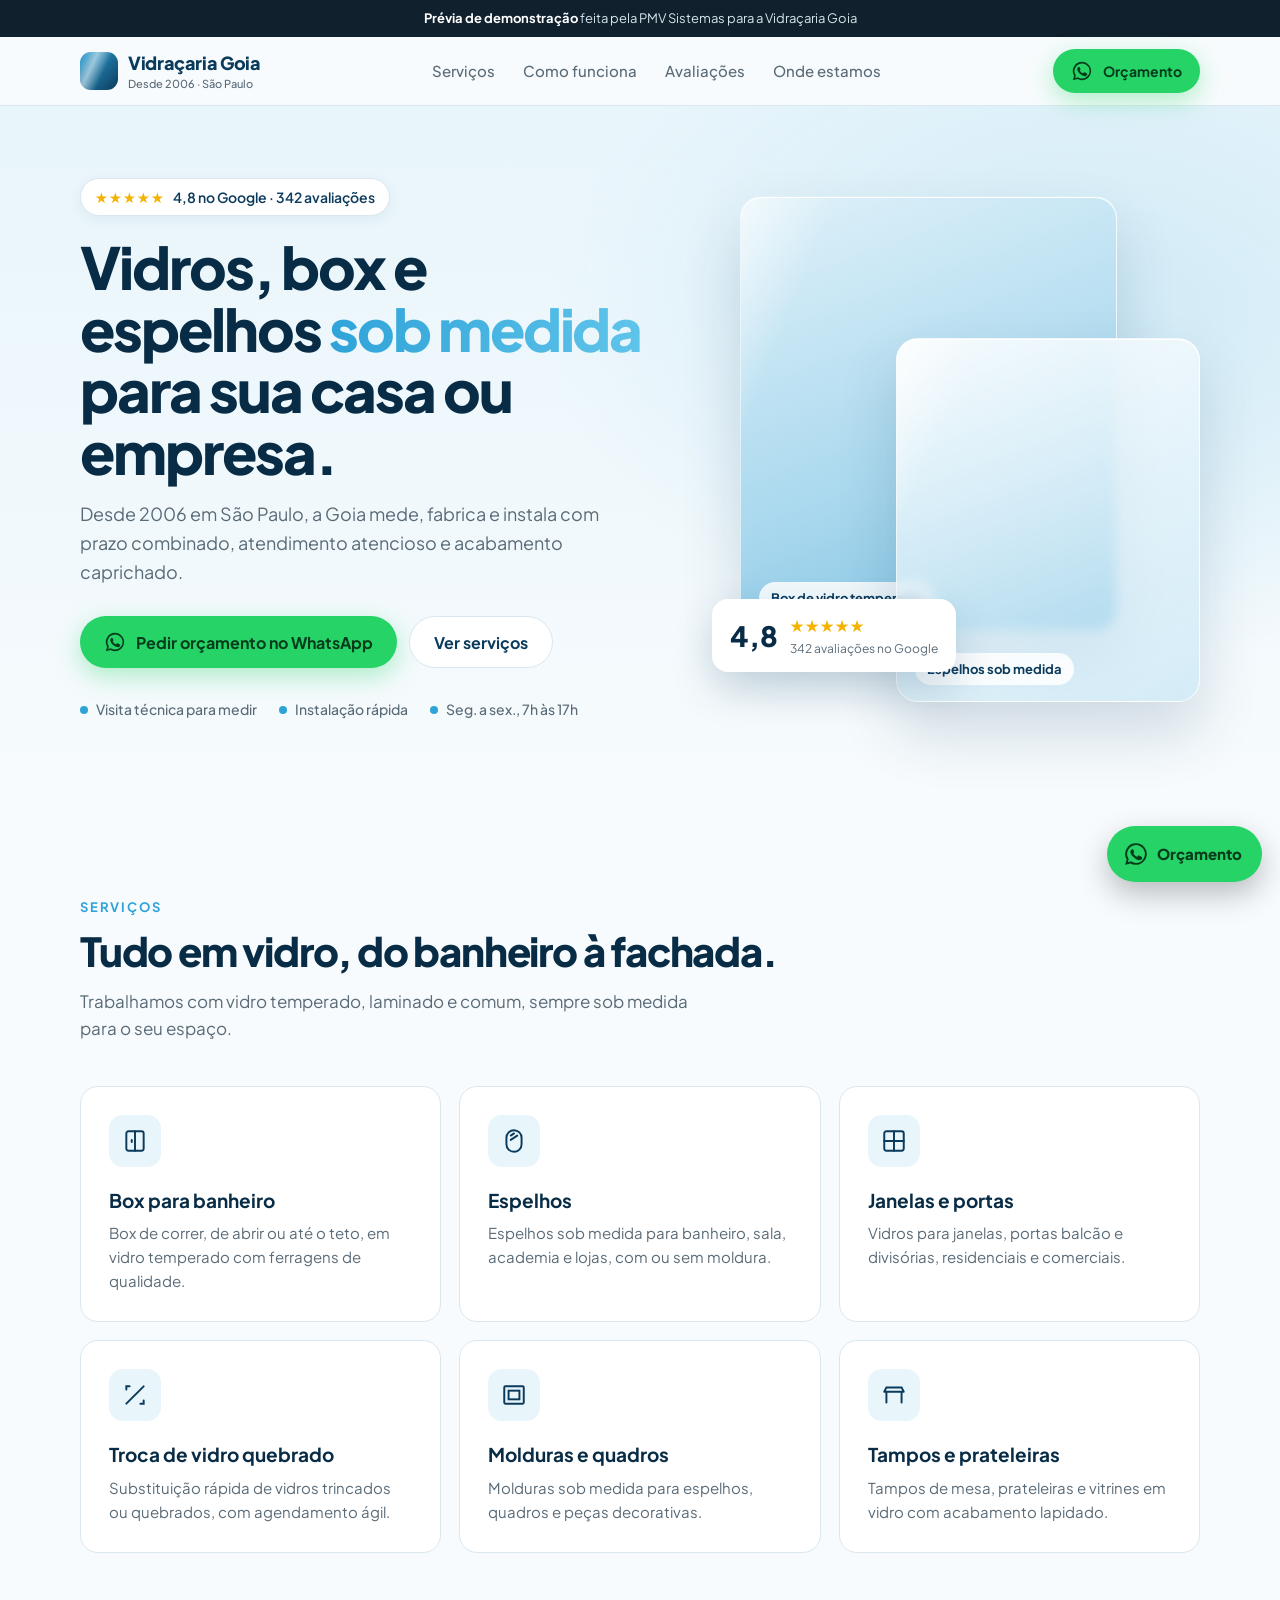
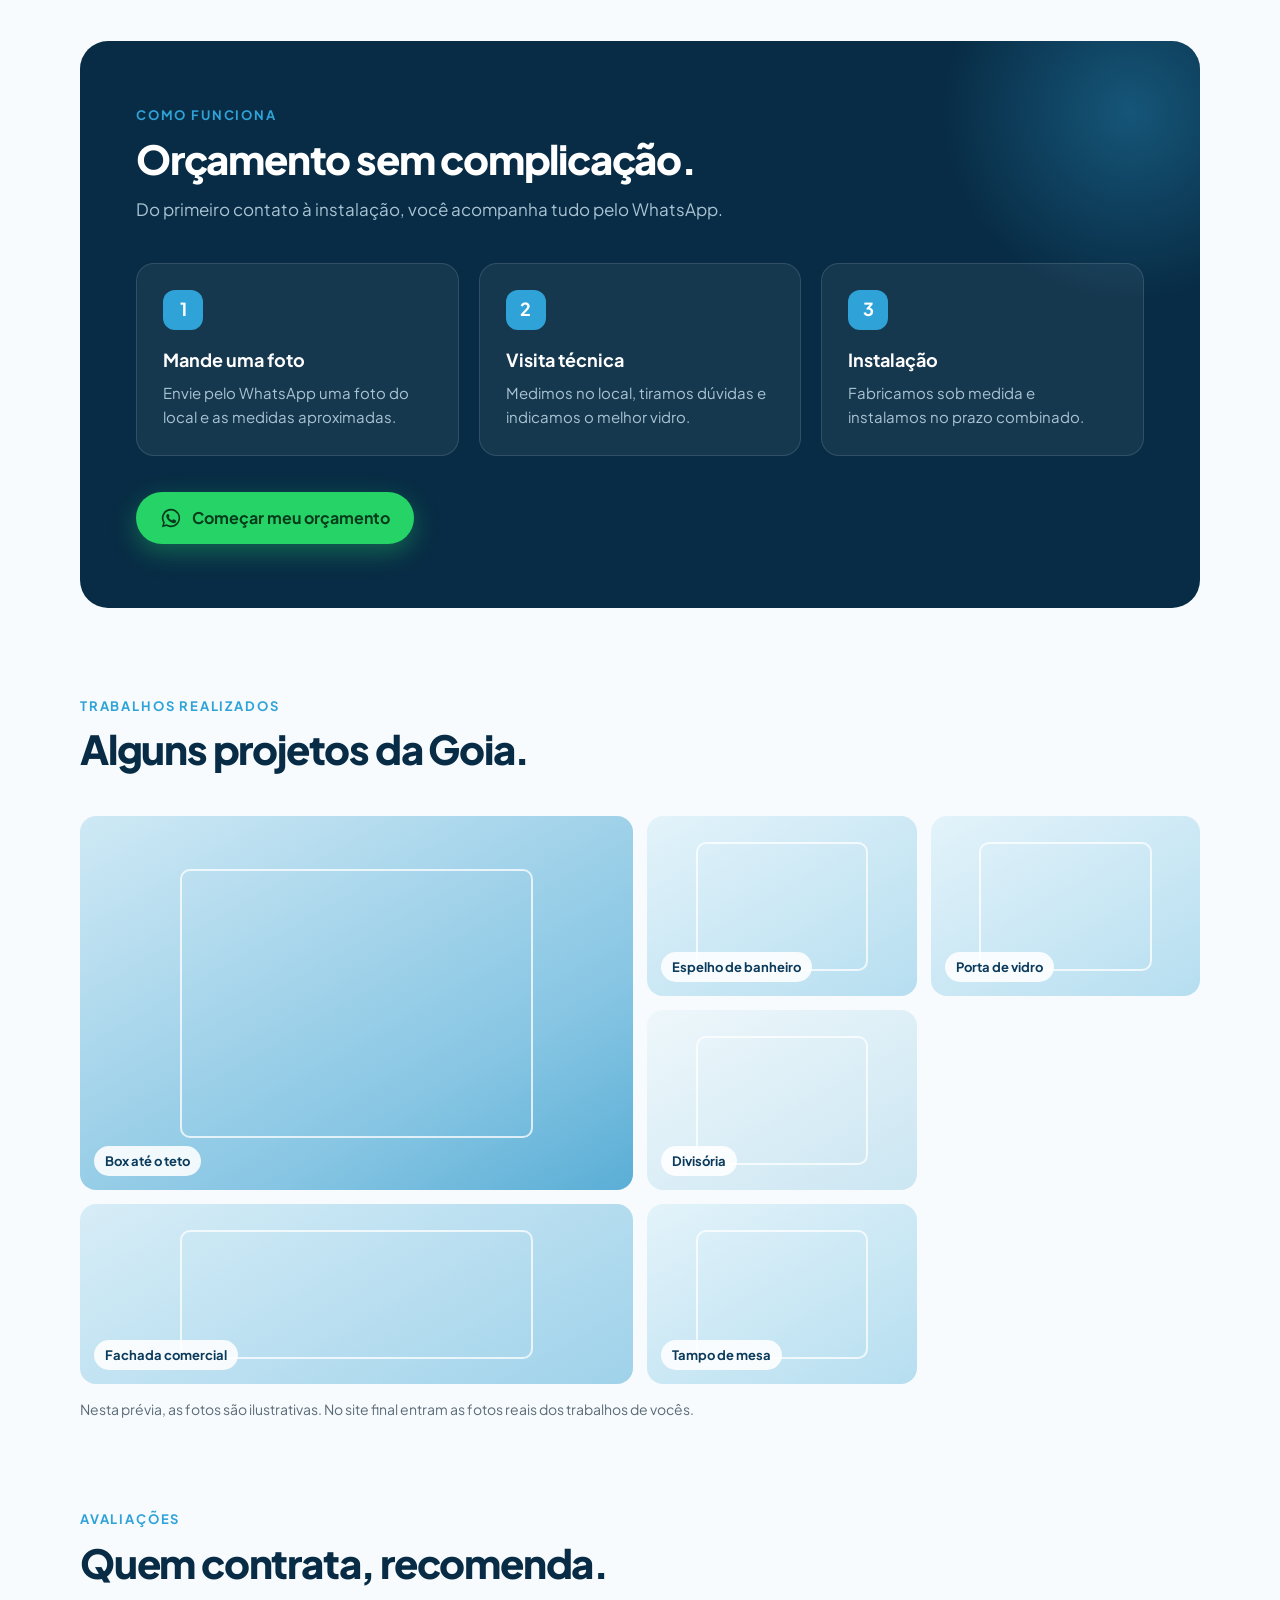
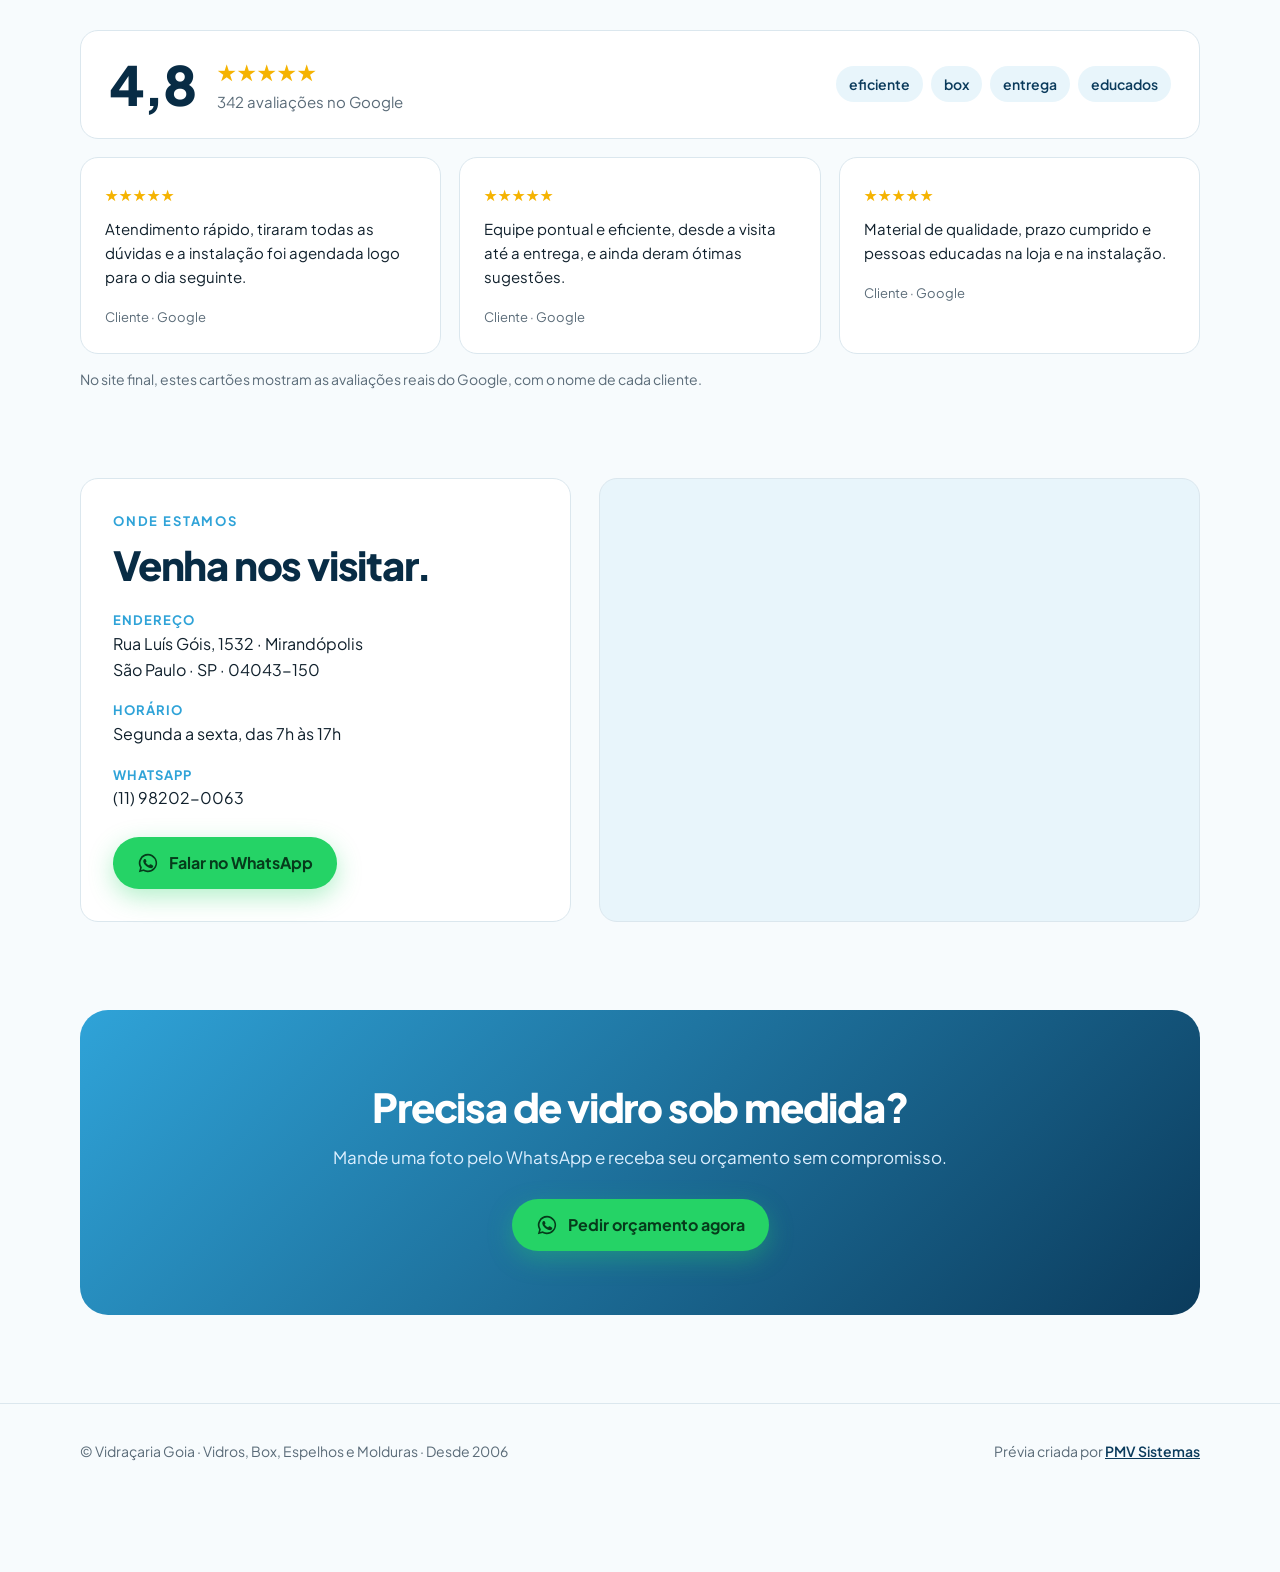
==== previas/goia/index.html @ a95d1097 "feat(previas): prévia do site da Vidraçaria Goia Página de demonstração (noindex) para apresentar ao" ====
<!doctype html>
<html lang="pt-BR">
<head>
<meta charset="utf-8">
<meta name="viewport" content="width=device-width,initial-scale=1,viewport-fit=cover">
<meta name="robots" content="noindex,nofollow">
<title>Vidraçaria Goia | Vidros, Box e Espelhos em São Paulo</title>
<meta name="description" content="Vidros, box, espelhos e molduras sob medida em São Paulo desde 2006. Peça seu orçamento pelo WhatsApp.">
<meta name="theme-color" content="#0b3b5c">
<link rel="preconnect" href="https://fonts.googleapis.com">
<link rel="preconnect" href="https://fonts.gstatic.com" crossorigin>
<link href="https://fonts.googleapis.com/css2?family=Plus+Jakarta+Sans:wght@400;500;700;800&display=swap" rel="stylesheet">
<style>
:root{--navy:#0b3b5c;--navy-2:#082c45;--sky:#2fa3d8;--ice:#e8f5fb;--glass:#cfeaf6;--ink:#10202c;--muted:#5a6b78;--line:#dbe7ee;--bg:#f7fbfd;--white:#fff;--wa:#25d366;--star:#f5b301;--r:18px;--max:1120px}
*{box-sizing:border-box;margin:0;padding:0}
html{scroll-behavior:smooth}
body{font-family:'Plus Jakarta Sans',system-ui,-apple-system,sans-serif;color:var(--ink);background:var(--bg);line-height:1.6;-webkit-font-smoothing:antialiased}
img,svg{display:block}
a{color:inherit}
.container{width:min(var(--max),100% - 32px);margin-inline:auto}

/* Faixa de prévia */
.preview-bar{background:var(--ink);color:#d6e4ec;font-size:13px;text-align:center;padding:8px 16px}
.preview-bar b{color:#fff}

/* Header */
.header{position:sticky;top:0;z-index:50;background:rgba(247,251,253,.88);backdrop-filter:blur(12px);-webkit-backdrop-filter:blur(12px);border-bottom:1px solid var(--line)}
.header-in{display:flex;align-items:center;justify-content:space-between;height:68px}
.logo{display:flex;align-items:center;gap:10px;text-decoration:none}
.logo-mark{width:38px;height:38px;border-radius:11px;background:linear-gradient(135deg,var(--sky),var(--navy));position:relative;overflow:hidden}
.logo-mark::after{content:"";position:absolute;inset:-30% 40% -30% -10%;background:linear-gradient(90deg,transparent,rgba(255,255,255,.55),transparent);transform:rotate(25deg)}
.logo b{font-size:18px;font-weight:800;letter-spacing:-.02em;color:var(--navy)}
.logo small{display:block;font-size:11px;color:var(--muted);font-weight:500;margin-top:-3px}
.nav{display:flex;gap:28px;font-size:15px;font-weight:500}
.nav a{text-decoration:none;color:var(--muted)}
.nav a:hover{color:var(--navy)}
.btn{display:inline-flex;align-items:center;justify-content:center;gap:10px;min-height:52px;padding:0 24px;border-radius:999px;font-weight:700;font-size:16px;text-decoration:none;border:0;cursor:pointer;transition:transform .15s,box-shadow .2s}
.btn:active{transform:scale(.97)}
.btn-wa{background:var(--wa);color:#063b1b;box-shadow:0 8px 24px rgba(37,211,102,.35)}
.btn-wa:hover{box-shadow:0 12px 30px rgba(37,211,102,.45)}
.btn-ghost{background:var(--white);color:var(--navy);border:1.5px solid var(--line)}
.btn svg{width:22px;height:22px;flex:0 0 22px}
.header .btn{min-height:44px;padding:0 18px;font-size:14px}

/* Hero */
.hero{position:relative;overflow:hidden;padding:72px 0 88px;background:radial-gradient(ellipse 60% 70% at 85% 30%,var(--glass),transparent 70%),linear-gradient(180deg,var(--ice),var(--bg))}
.hero-in{display:grid;grid-template-columns:1.1fr .9fr;gap:56px;align-items:center}
.badge{display:inline-flex;align-items:center;gap:8px;background:var(--white);border:1px solid var(--line);border-radius:999px;padding:7px 14px;font-size:14px;font-weight:600;color:var(--navy);box-shadow:0 4px 14px rgba(11,59,92,.06)}
.stars{color:var(--star);letter-spacing:1px}
h1{font-size:clamp(34px,5.4vw,58px);line-height:1.06;letter-spacing:-.035em;font-weight:800;color:var(--navy-2);margin:20px 0 18px}
h1 em{font-style:normal;background:linear-gradient(90deg,var(--sky),#5fc4ea);-webkit-background-clip:text;background-clip:text;color:transparent}
.lead{font-size:18px;color:var(--muted);max-width:540px}
.hero-actions{display:flex;flex-wrap:wrap;gap:12px;margin-top:30px}
.hero-facts{display:flex;flex-wrap:wrap;gap:22px;margin-top:30px;font-size:14px;color:var(--muted);font-weight:500}
.hero-facts span{display:flex;align-items:center;gap:8px}
.hero-facts i{width:8px;height:8px;border-radius:50%;background:var(--sky)}

/* Visual de vidro */
.glass-scene{position:relative;aspect-ratio:4/4.4;max-width:460px;margin-left:auto;width:100%}
.pane{position:absolute;border-radius:22px;border:1px solid rgba(255,255,255,.7);background:linear-gradient(135deg,rgba(255,255,255,.75),rgba(207,234,246,.35));box-shadow:0 30px 60px rgba(11,59,92,.16),inset 0 1px 0 #fff;backdrop-filter:blur(6px);-webkit-backdrop-filter:blur(6px);overflow:hidden}
.pane::before{content:"";position:absolute;top:-40%;left:-60%;width:60%;height:180%;background:linear-gradient(90deg,transparent,rgba(255,255,255,.8),transparent);transform:rotate(22deg);animation:shine 6s ease-in-out infinite}
@keyframes shine{0%,60%{left:-60%}100%{left:130%}}
.pane-a{inset:0 18% 14% 0;background:linear-gradient(160deg,#dff1f9,#a9d8ee 60%,#7cc0e0)}
.pane-b{inset:28% 0 0 34%;background:linear-gradient(160deg,rgba(255,255,255,.85),rgba(190,226,243,.6))}
.pane-label{position:absolute;left:18px;bottom:16px;font-size:13px;font-weight:700;color:var(--navy);background:rgba(255,255,255,.85);padding:6px 12px;border-radius:999px}
.rating-card{position:absolute;left:-6%;bottom:6%;z-index:3;background:var(--white);border-radius:16px;padding:14px 18px;box-shadow:0 18px 40px rgba(11,59,92,.18);display:flex;align-items:center;gap:12px}
.rating-card strong{font-size:28px;font-weight:800;color:var(--navy-2);line-height:1}
.rating-card small{display:block;font-size:12px;color:var(--muted)}

/* Seções */
section{padding:88px 0}
.kicker{font-size:13px;font-weight:700;letter-spacing:.14em;text-transform:uppercase;color:var(--sky)}
h2{font-size:clamp(28px,3.6vw,40px);line-height:1.15;letter-spacing:-.03em;font-weight:800;color:var(--navy-2);margin:10px 0 14px}
.sub{color:var(--muted);font-size:17px;max-width:620px}
.head{margin-bottom:44px}

/* Serviços */
.services{display:grid;grid-template-columns:repeat(3,1fr);gap:18px}
.svc{background:var(--white);border:1px solid var(--line);border-radius:var(--r);padding:28px;transition:transform .2s,box-shadow .2s}
.svc:hover{transform:translateY(-4px);box-shadow:0 18px 40px rgba(11,59,92,.08)}
.svc-ic{width:52px;height:52px;border-radius:14px;background:var(--ice);display:grid;place-items:center;margin-bottom:18px;color:var(--navy)}
.svc-ic svg{width:26px;height:26px}
.svc h3{font-size:19px;font-weight:700;margin-bottom:6px;color:var(--navy-2)}
.svc p{font-size:15px;color:var(--muted)}

/* Como funciona */
.how{background:var(--navy-2);color:#d8e7f0;border-radius:28px;padding:64px 56px;position:relative;overflow:hidden}
.how::after{content:"";position:absolute;right:-120px;top:-120px;width:380px;height:380px;border-radius:50%;background:radial-gradient(circle,rgba(47,163,216,.35),transparent 70%)}
.how h2{color:#fff}
.how .sub{color:#a9c3d3}
.steps{display:grid;grid-template-columns:repeat(3,1fr);gap:20px;margin-top:40px;position:relative;z-index:1}
.step{background:rgba(255,255,255,.06);border:1px solid rgba(255,255,255,.12);border-radius:18px;padding:26px}
.step b{display:inline-grid;place-items:center;width:40px;height:40px;border-radius:12px;background:var(--sky);color:#fff;font-size:18px;margin-bottom:16px}
.step h3{color:#fff;font-size:18px;margin-bottom:6px}
.step p{font-size:15px;color:#a9c3d3}
.how .btn{margin-top:36px;position:relative;z-index:1}

/* Galeria */
.gallery{display:grid;grid-template-columns:repeat(4,1fr);grid-auto-rows:180px;gap:14px}
.ph{border-radius:16px;position:relative;overflow:hidden;background:linear-gradient(150deg,#e3f3fa,#b6def0);display:flex;align-items:flex-end;padding:14px}
.ph:nth-child(1){grid-column:span 2;grid-row:span 2;background:linear-gradient(150deg,#cfe9f5,#86c5e3 70%,#5aaed6)}
.ph:nth-child(4){background:linear-gradient(150deg,#eef7fb,#cbe6f2)}
.ph:nth-child(5){grid-column:span 2;background:linear-gradient(150deg,#d7edf7,#9fd2ea)}
.ph::before{content:"";position:absolute;inset:14% 18%;border:2px solid rgba(255,255,255,.75);border-radius:10px}
.ph span{position:relative;font-size:13px;font-weight:700;color:var(--navy);background:rgba(255,255,255,.88);padding:5px 11px;border-radius:999px}
.gallery-note{margin-top:14px;font-size:14px;color:var(--muted)}

/* Avaliações */
.reviews-top{display:flex;align-items:center;gap:22px;flex-wrap:wrap;background:var(--white);border:1px solid var(--line);border-radius:var(--r);padding:24px 28px;margin-bottom:18px}
.big-rate{font-size:54px;font-weight:800;color:var(--navy-2);line-height:1;letter-spacing:-.03em}
.reviews-top .stars{font-size:22px}
.reviews-top p{color:var(--muted);font-size:15px}
.tags{display:flex;flex-wrap:wrap;gap:8px;margin-left:auto}
.tags span{background:var(--ice);color:var(--navy);font-size:14px;font-weight:600;padding:7px 13px;border-radius:999px}
.reviews{display:grid;grid-template-columns:repeat(3,1fr);gap:18px}
.rev{background:var(--white);border:1px solid var(--line);border-radius:var(--r);padding:24px}
.rev .stars{font-size:15px}
.rev p{margin:10px 0 14px;font-size:15px}
.rev small{color:var(--muted);font-size:13px}

/* Local */
.local{display:grid;grid-template-columns:.9fr 1.1fr;gap:28px;align-items:stretch}
.info{background:var(--white);border:1px solid var(--line);border-radius:var(--r);padding:32px}
.info dl{display:grid;gap:18px;margin:22px 0 26px}
.info dt{font-size:13px;font-weight:700;letter-spacing:.08em;text-transform:uppercase;color:var(--sky)}
.info dd{font-size:16px}
.map{border-radius:var(--r);overflow:hidden;border:1px solid var(--line);min-height:340px;background:var(--ice)}
.map iframe{width:100%;height:100%;min-height:340px;border:0}

/* CTA final */
.final{text-align:center;background:linear-gradient(135deg,var(--sky),var(--navy));color:#fff;border-radius:28px;padding:64px 28px}
.final h2{color:#fff}
.final p{color:#dcefff;font-size:17px;margin-bottom:28px}

footer{padding:36px 0 110px;color:var(--muted);font-size:14px;border-top:1px solid var(--line);margin-top:88px}
.foot{display:flex;justify-content:space-between;gap:16px;flex-wrap:wrap}
footer a{color:var(--navy);font-weight:600}

/* WhatsApp flutuante */
.wa-float{position:fixed;right:18px;bottom:calc(18px + env(safe-area-inset-bottom));z-index:60;display:flex;align-items:center;gap:8px;height:56px;padding:0 20px 0 16px;border-radius:999px;background:var(--wa);color:#063b1b;font-weight:800;font-size:15px;text-decoration:none;box-shadow:0 12px 30px rgba(0,0,0,.25)}
.wa-float svg{width:26px;height:26px}

/* Animação de entrada */
.reveal{opacity:0;transform:translateY(22px);transition:opacity .7s ease,transform .7s ease}
.reveal.in{opacity:1;transform:none}
@media(prefers-reduced-motion:reduce){.reveal{opacity:1;transform:none;transition:none}.pane::before{animation:none}html{scroll-behavior:auto}}

/* Responsivo */
@media(max-width:900px){
  .nav{display:none}
  .hero{padding:44px 0 64px}
  .hero-in{grid-template-columns:1fr;gap:40px}
  .glass-scene{margin:0 auto;max-width:380px}
  .services,.steps,.reviews{grid-template-columns:1fr 1fr}
  .local{grid-template-columns:1fr}
  .how{padding:48px 28px}
}
@media(max-width:600px){
  section{padding:64px 0}
  .header .btn span{display:none}
  .header .btn{padding:0 14px}
  .lead{font-size:17px}
  .hero-actions .btn{width:100%}
  .services,.steps,.reviews{grid-template-columns:1fr}
  .gallery{grid-template-columns:1fr 1fr;grid-auto-rows:140px}
  .ph:nth-child(1){grid-column:span 2;grid-row:span 1}
  .ph:nth-child(5){grid-column:span 2}
  .tags{margin-left:0}
  .rating-card{left:0}
  .how,.final{border-radius:22px}
  .wa-float span{display:none}
  .wa-float{width:58px;height:58px;padding:0;justify-content:center}
}
</style>
</head>
<body>

<div class="preview-bar"><b>Prévia de demonstração</b> feita pela PMV Sistemas para a Vidraçaria Goia</div>

<header class="header">
  <div class="container header-in">
    <a class="logo" href="#topo" aria-label="Vidraçaria Goia, início">
      <span class="logo-mark" aria-hidden="true"></span>
      <span><b>Vidraçaria Goia</b><small>Desde 2006 · São Paulo</small></span>
    </a>
    <nav class="nav" aria-label="Seções">
      <a href="#servicos">Serviços</a>
      <a href="#como-funciona">Como funciona</a>
      <a href="#avaliacoes">Avaliações</a>
      <a href="#onde">Onde estamos</a>
    </nav>
    <a class="btn btn-wa" data-wa href="#"><svg viewBox="0 0 24 24" fill="currentColor" aria-hidden="true"><use href="#wa-ic"/></svg><span>Orçamento</span></a>
  </div>
</header>

<main id="topo">
  <section class="hero">
    <div class="container hero-in">
      <div>
        <span class="badge"><span class="stars" aria-hidden="true">★★★★★</span> 4,8 no Google · 342 avaliações</span>
        <h1>Vidros, box e espelhos <em>sob medida</em> para sua casa ou empresa.</h1>
        <p class="lead">Desde 2006 em São Paulo, a Goia mede, fabrica e instala com prazo combinado, atendimento atencioso e acabamento caprichado.</p>
        <div class="hero-actions">
          <a class="btn btn-wa" data-wa href="#"><svg viewBox="0 0 24 24" fill="currentColor" aria-hidden="true"><use href="#wa-ic"/></svg>Pedir orçamento no WhatsApp</a>
          <a class="btn btn-ghost" href="#servicos">Ver serviços</a>
        </div>
        <div class="hero-facts">
          <span><i></i>Visita técnica para medir</span>
          <span><i></i>Instalação rápida</span>
          <span><i></i>Seg. a sex., 7h às 17h</span>
        </div>
      </div>
      <div class="glass-scene" aria-hidden="true">
        <div class="pane pane-a"><span class="pane-label">Box de vidro temperado</span></div>
        <div class="pane pane-b"><span class="pane-label">Espelhos sob medida</span></div>
        <div class="rating-card"><strong>4,8</strong><div><span class="stars">★★★★★</span><small>342 avaliações no Google</small></div></div>
      </div>
    </div>
  </section>

  <section id="servicos">
    <div class="container">
      <div class="head reveal">
        <p class="kicker">Serviços</p>
        <h2>Tudo em vidro, do banheiro à fachada.</h2>
        <p class="sub">Trabalhamos com vidro temperado, laminado e comum, sempre sob medida para o seu espaço.</p>
      </div>
      <div class="services">
        <article class="svc reveal"><div class="svc-ic"><svg viewBox="0 0 24 24" fill="none" stroke="currentColor" stroke-width="1.8" stroke-linecap="round"><rect x="4" y="3" width="16" height="18" rx="2"/><path d="M12 3v18M9 11v2"/></svg></div><h3>Box para banheiro</h3><p>Box de correr, de abrir ou até o teto, em vidro temperado com ferragens de qualidade.</p></article>
        <article class="svc reveal"><div class="svc-ic"><svg viewBox="0 0 24 24" fill="none" stroke="currentColor" stroke-width="1.8" stroke-linecap="round"><rect x="5" y="2" width="14" height="20" rx="7"/><path d="M9 7l3-2M9 11l6-4"/></svg></div><h3>Espelhos</h3><p>Espelhos sob medida para banheiro, sala, academia e lojas, com ou sem moldura.</p></article>
        <article class="svc reveal"><div class="svc-ic"><svg viewBox="0 0 24 24" fill="none" stroke="currentColor" stroke-width="1.8" stroke-linecap="round"><rect x="3" y="3" width="18" height="18" rx="2"/><path d="M3 12h18M12 3v18"/></svg></div><h3>Janelas e portas</h3><p>Vidros para janelas, portas balcão e divisórias, residenciais e comerciais.</p></article>
        <article class="svc reveal"><div class="svc-ic"><svg viewBox="0 0 24 24" fill="none" stroke="currentColor" stroke-width="1.8" stroke-linecap="round"><path d="M4 20 20 4M7 4h-3v3M17 20h3v-3"/></svg></div><h3>Troca de vidro quebrado</h3><p>Substituição rápida de vidros trincados ou quebrados, com agendamento ágil.</p></article>
        <article class="svc reveal"><div class="svc-ic"><svg viewBox="0 0 24 24" fill="none" stroke="currentColor" stroke-width="1.8" stroke-linecap="round"><rect x="3" y="4" width="18" height="16" rx="1"/><rect x="7" y="8" width="10" height="8"/></svg></div><h3>Molduras e quadros</h3><p>Molduras sob medida para espelhos, quadros e peças decorativas.</p></article>
        <article class="svc reveal"><div class="svc-ic"><svg viewBox="0 0 24 24" fill="none" stroke="currentColor" stroke-width="1.8" stroke-linecap="round"><path d="M3 9h18M5 9v10M19 9v10M3 9l2-4h14l2 4"/></svg></div><h3>Tampos e prateleiras</h3><p>Tampos de mesa, prateleiras e vitrines em vidro com acabamento lapidado.</p></article>
      </div>
    </div>
  </section>

  <section id="como-funciona" style="padding-top:0">
    <div class="container">
      <div class="how reveal">
        <p class="kicker">Como funciona</p>
        <h2>Orçamento sem complicação.</h2>
        <p class="sub">Do primeiro contato à instalação, você acompanha tudo pelo WhatsApp.</p>
        <div class="steps">
          <div class="step"><b>1</b><h3>Mande uma foto</h3><p>Envie pelo WhatsApp uma foto do local e as medidas aproximadas.</p></div>
          <div class="step"><b>2</b><h3>Visita técnica</h3><p>Medimos no local, tiramos dúvidas e indicamos o melhor vidro.</p></div>
          <div class="step"><b>3</b><h3>Instalação</h3><p>Fabricamos sob medida e instalamos no prazo combinado.</p></div>
        </div>
        <a class="btn btn-wa" data-wa href="#"><svg viewBox="0 0 24 24" fill="currentColor" aria-hidden="true"><use href="#wa-ic"/></svg>Começar meu orçamento</a>
      </div>
    </div>
  </section>

  <section id="trabalhos" style="padding-top:0">
    <div class="container">
      <div class="head reveal">
        <p class="kicker">Trabalhos realizados</p>
        <h2>Alguns projetos da Goia.</h2>
      </div>
      <div class="gallery reveal" aria-label="Galeria de trabalhos">
        <div class="ph"><span>Box até o teto</span></div>
        <div class="ph"><span>Espelho de banheiro</span></div>
        <div class="ph"><span>Porta de vidro</span></div>
        <div class="ph"><span>Divisória</span></div>
        <div class="ph"><span>Fachada comercial</span></div>
        <div class="ph"><span>Tampo de mesa</span></div>
      </div>
      <p class="gallery-note">Nesta prévia, as fotos são ilustrativas. No site final entram as fotos reais dos trabalhos de vocês.</p>
    </div>
  </section>

  <section id="avaliacoes" style="padding-top:0">
    <div class="container">
      <div class="head reveal">
        <p class="kicker">Avaliações</p>
        <h2>Quem contrata, recomenda.</h2>
      </div>
      <div class="reviews-top reveal">
        <span class="big-rate">4,8</span>
        <div><span class="stars" aria-label="5 estrelas">★★★★★</span><p>342 avaliações no Google</p></div>
        <div class="tags"><span>eficiente</span><span>box</span><span>entrega</span><span>educados</span></div>
      </div>
      <div class="reviews">
        <div class="rev reveal"><span class="stars">★★★★★</span><p>Atendimento rápido, tiraram todas as dúvidas e a instalação foi agendada logo para o dia seguinte.</p><small>Cliente · Google</small></div>
        <div class="rev reveal"><span class="stars">★★★★★</span><p>Equipe pontual e eficiente, desde a visita até a entrega, e ainda deram ótimas sugestões.</p><small>Cliente · Google</small></div>
        <div class="rev reveal"><span class="stars">★★★★★</span><p>Material de qualidade, prazo cumprido e pessoas educadas na loja e na instalação.</p><small>Cliente · Google</small></div>
      </div>
      <p class="gallery-note">No site final, estes cartões mostram as avaliações reais do Google, com o nome de cada cliente.</p>
    </div>
  </section>

  <section id="onde" style="padding-top:0">
    <div class="container local">
      <div class="info reveal">
        <p class="kicker">Onde estamos</p>
        <h2>Venha nos visitar.</h2>
        <dl>
          <div><dt>Endereço</dt><dd>Rua Luís Góis, 1532 · Mirandópolis<br>São Paulo · SP · 04043-150</dd></div>
          <div><dt>Horário</dt><dd>Segunda a sexta, das 7h às 17h</dd></div>
          <div><dt>WhatsApp</dt><dd>(11) 98202-0063</dd></div>
        </dl>
        <a class="btn btn-wa" data-wa href="#"><svg viewBox="0 0 24 24" fill="currentColor" aria-hidden="true"><use href="#wa-ic"/></svg>Falar no WhatsApp</a>
      </div>
      <div class="map reveal">
        <iframe title="Mapa da Vidraçaria Goia" loading="lazy" referrerpolicy="no-referrer-when-downgrade" src="https://maps.google.com/maps?q=Vidra%C3%A7aria%20Goia%2C%20Rua%20Lu%C3%ADs%20G%C3%B3is%201532%2C%20S%C3%A3o%20Paulo&z=16&output=embed"></iframe>
      </div>
    </div>
  </section>

  <section style="padding-top:0;padding-bottom:0">
    <div class="container">
      <div class="final reveal">
        <h2>Precisa de vidro sob medida?</h2>
        <p>Mande uma foto pelo WhatsApp e receba seu orçamento sem compromisso.</p>
        <a class="btn btn-wa" data-wa href="#"><svg viewBox="0 0 24 24" fill="currentColor" aria-hidden="true"><use href="#wa-ic"/></svg>Pedir orçamento agora</a>
      </div>
    </div>
  </section>
</main>

<footer>
  <div class="container foot">
    <span>© Vidraçaria Goia · Vidros, Box, Espelhos e Molduras · Desde 2006</span>
    <span>Prévia criada por <a href="https://eduardodefreitas.github.io/PMV-SITE3/" target="_blank" rel="noopener">PMV Sistemas</a></span>
  </div>
</footer>

<a class="wa-float" data-wa href="#" aria-label="Pedir orçamento no WhatsApp"><svg viewBox="0 0 24 24" fill="currentColor" aria-hidden="true"><use href="#wa-ic"/></svg><span>Orçamento</span></a>

<svg width="0" height="0" style="position:absolute" aria-hidden="true">
  <symbol id="wa-ic" viewBox="0 0 24 24"><path d="M12 2a10 10 0 0 0-8.6 15.1L2 22l5-1.3A10 10 0 1 0 12 2Zm0 18.2a8.2 8.2 0 0 1-4.2-1.2l-.3-.2-3 .8.8-2.9-.2-.3A8.2 8.2 0 1 1 12 20.2Zm4.5-6.1c-.2-.1-1.5-.7-1.7-.8s-.4-.1-.6.1-.7.8-.8 1-.3.2-.5.1a6.7 6.7 0 0 1-3.3-2.9c-.2-.4.2-.4.7-1.3.1-.2 0-.3 0-.4l-.8-1.8c-.2-.5-.4-.4-.6-.4h-.5a1 1 0 0 0-.7.3 3 3 0 0 0-.9 2.2 5.2 5.2 0 0 0 1.1 2.8 11.9 11.9 0 0 0 4.6 4c1.7.7 2.3.8 3.2.6a2.7 2.7 0 0 0 1.8-1.3 2.2 2.2 0 0 0 .2-1.3c-.1-.1-.3-.2-.5-.3Z"/></symbol>
</svg>

<script>
(function(){
  var url="https://wa.me/5511982020063?text="+encodeURIComponent("Olá! Vim pelo site da Goia e gostaria de um orçamento.");
  document.querySelectorAll("[data-wa]").forEach(function(a){a.href=url;a.target="_blank";a.rel="noopener noreferrer"});
  var els=document.querySelectorAll(".reveal");
  if(!("IntersectionObserver" in window)){els.forEach(function(e){e.classList.add("in")});return}
  var io=new IntersectionObserver(function(es){es.forEach(function(e){if(e.isIntersecting){e.target.classList.add("in");io.unobserve(e.target)}})},{threshold:.12});
  els.forEach(function(e){io.observe(e)});
})();
</script>
</body>
</html>
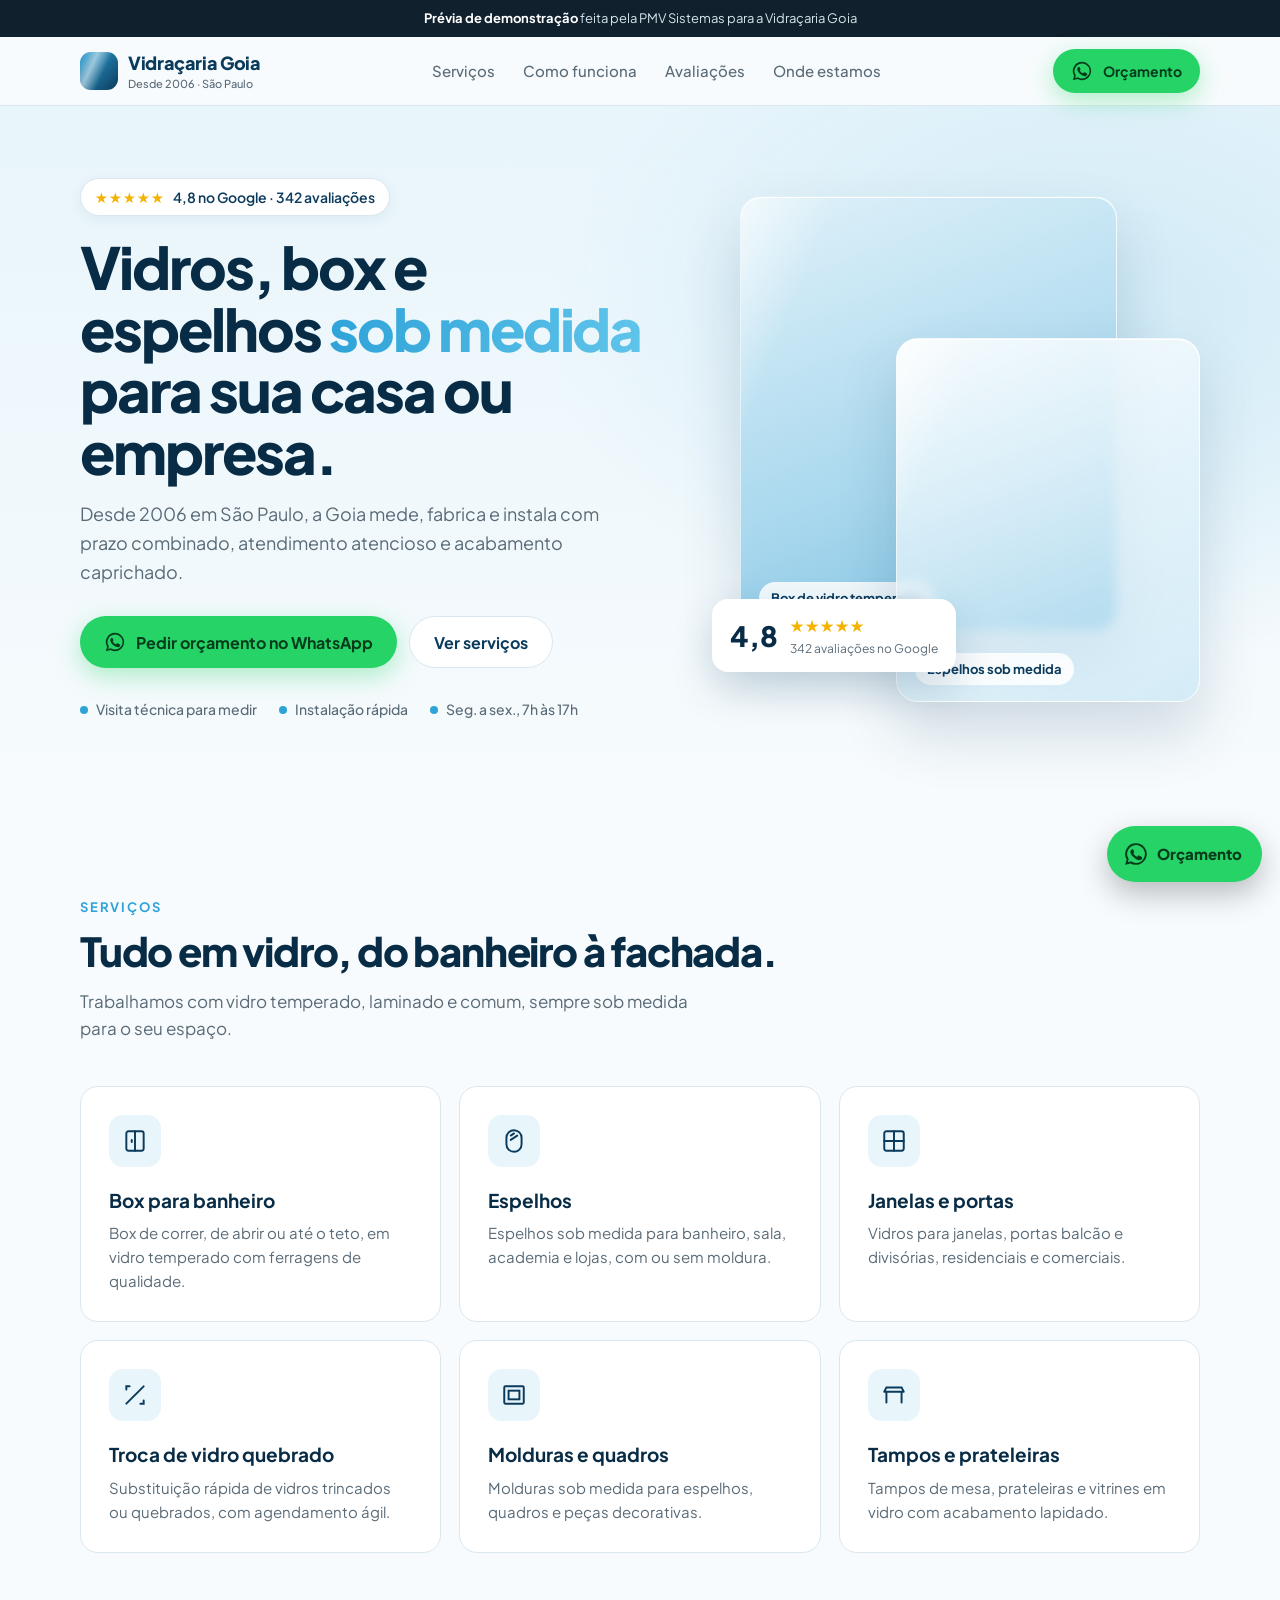
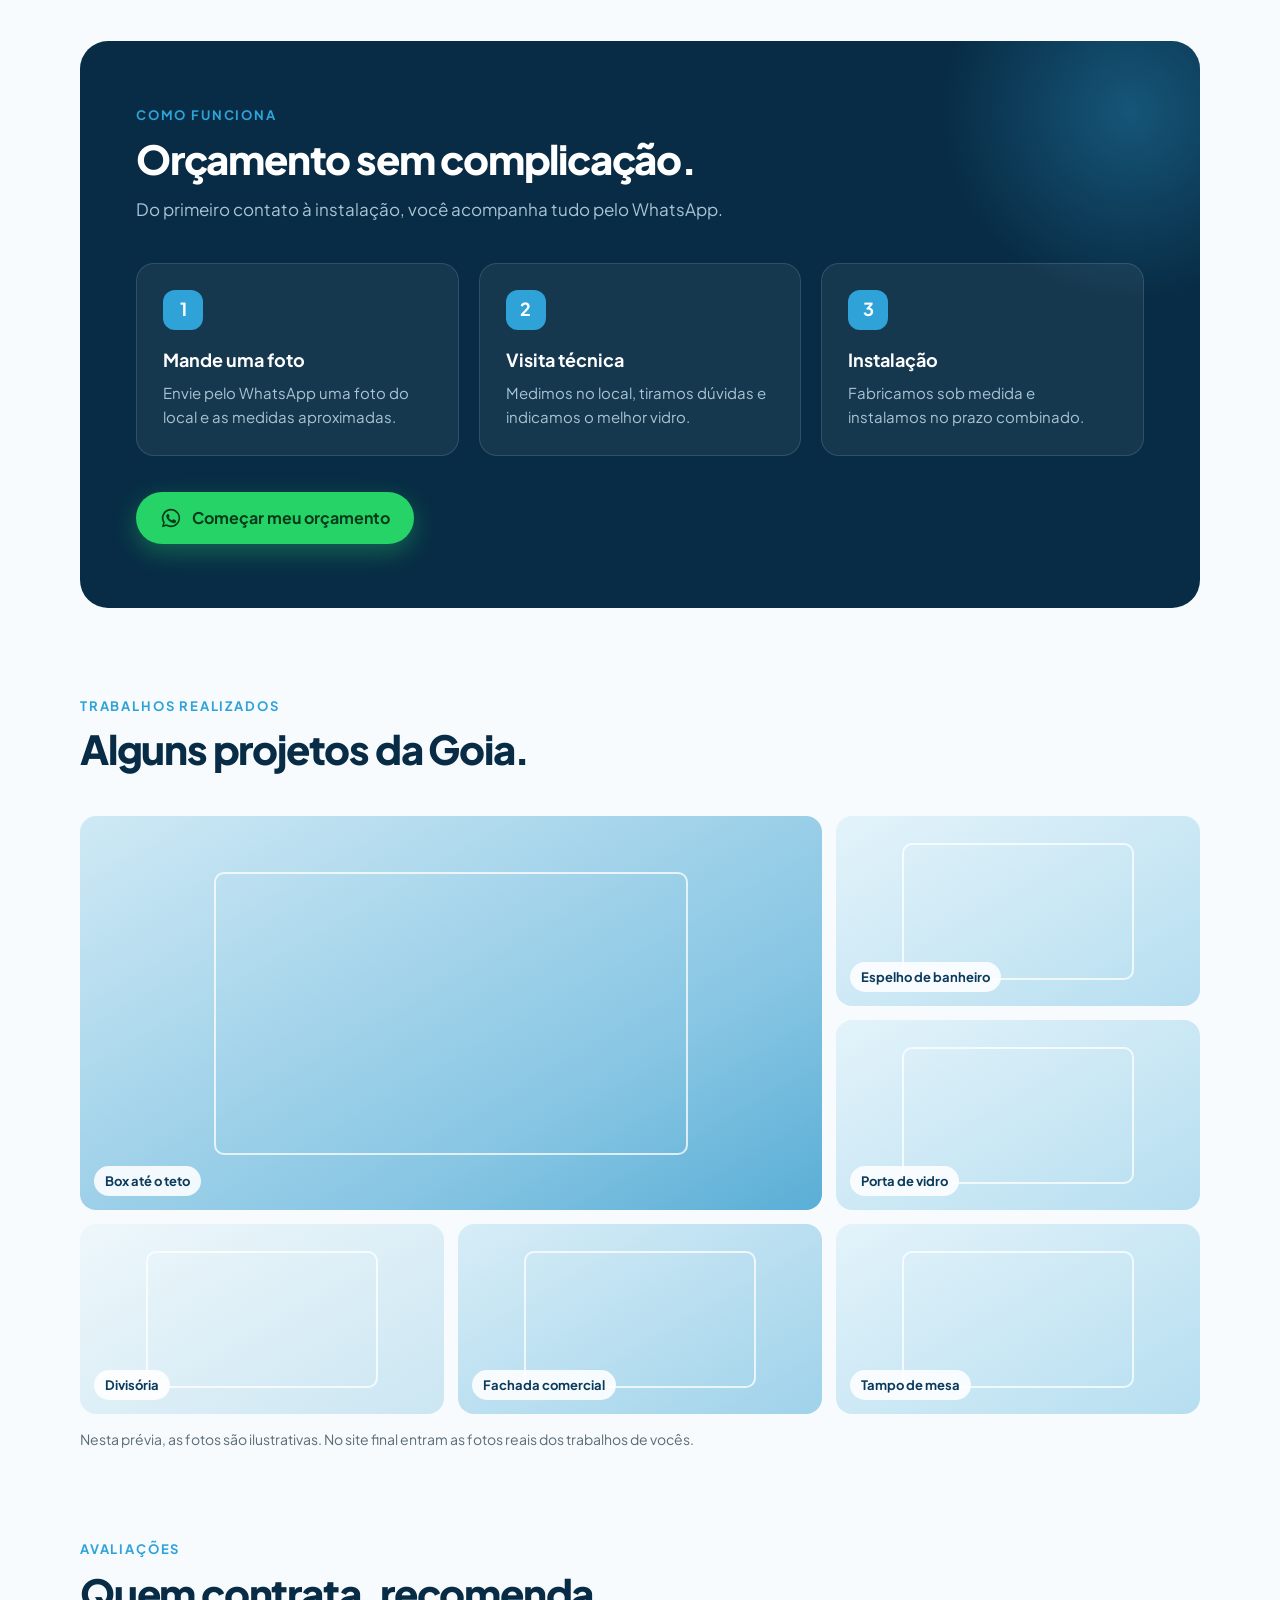
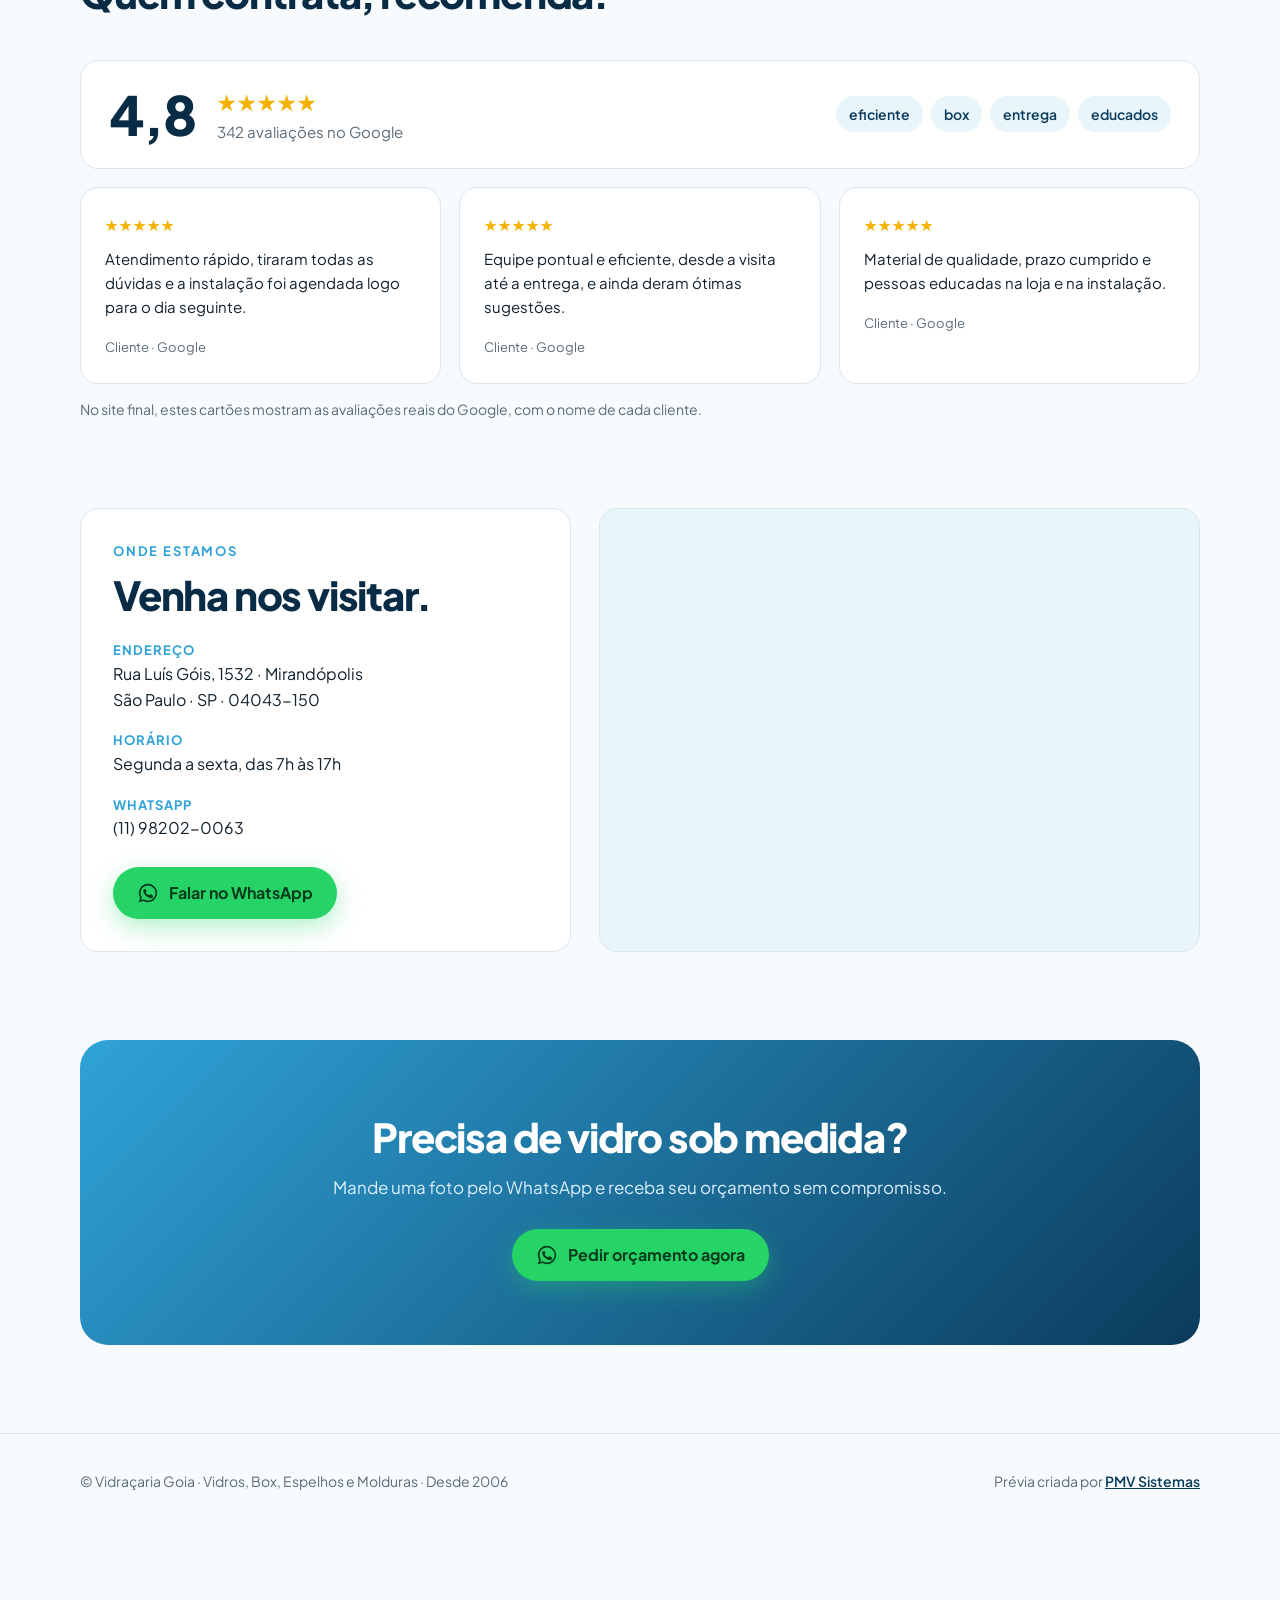
==== commit fd2b709e: "fix(previas): galeria da Goia sem espaços vazios no celular e desktop Co-Authored-By: Claude Opus 5." ====
--- a/previas/goia/index.html
+++ b/previas/goia/index.html
@@ -96,11 +96,11 @@
 .how .btn{margin-top:36px;position:relative;z-index:1}
 
 /* Galeria */
-.gallery{display:grid;grid-template-columns:repeat(4,1fr);grid-auto-rows:180px;gap:14px}
+.gallery{display:grid;grid-template-columns:repeat(3,1fr);grid-auto-rows:190px;gap:14px}
 .ph{border-radius:16px;position:relative;overflow:hidden;background:linear-gradient(150deg,#e3f3fa,#b6def0);display:flex;align-items:flex-end;padding:14px}
 .ph:nth-child(1){grid-column:span 2;grid-row:span 2;background:linear-gradient(150deg,#cfe9f5,#86c5e3 70%,#5aaed6)}
 .ph:nth-child(4){background:linear-gradient(150deg,#eef7fb,#cbe6f2)}
-.ph:nth-child(5){grid-column:span 2;background:linear-gradient(150deg,#d7edf7,#9fd2ea)}
+.ph:nth-child(5){background:linear-gradient(150deg,#d7edf7,#9fd2ea)}
 .ph::before{content:"";position:absolute;inset:14% 18%;border:2px solid rgba(255,255,255,.75);border-radius:10px}
 .ph span{position:relative;font-size:13px;font-weight:700;color:var(--navy);background:rgba(255,255,255,.88);padding:5px 11px;border-radius:999px}
 .gallery-note{margin-top:14px;font-size:14px;color:var(--muted)}
@@ -164,7 +164,8 @@
   .services,.steps,.reviews{grid-template-columns:1fr}
   .gallery{grid-template-columns:1fr 1fr;grid-auto-rows:140px}
   .ph:nth-child(1){grid-column:span 2;grid-row:span 1}
-  .ph:nth-child(5){grid-column:span 2}
+  .ph:nth-child(5){grid-column:span 1}
+  .ph:nth-child(6){grid-column:span 2}
   .tags{margin-left:0}
   .rating-card{left:0}
   .how,.final{border-radius:22px}
